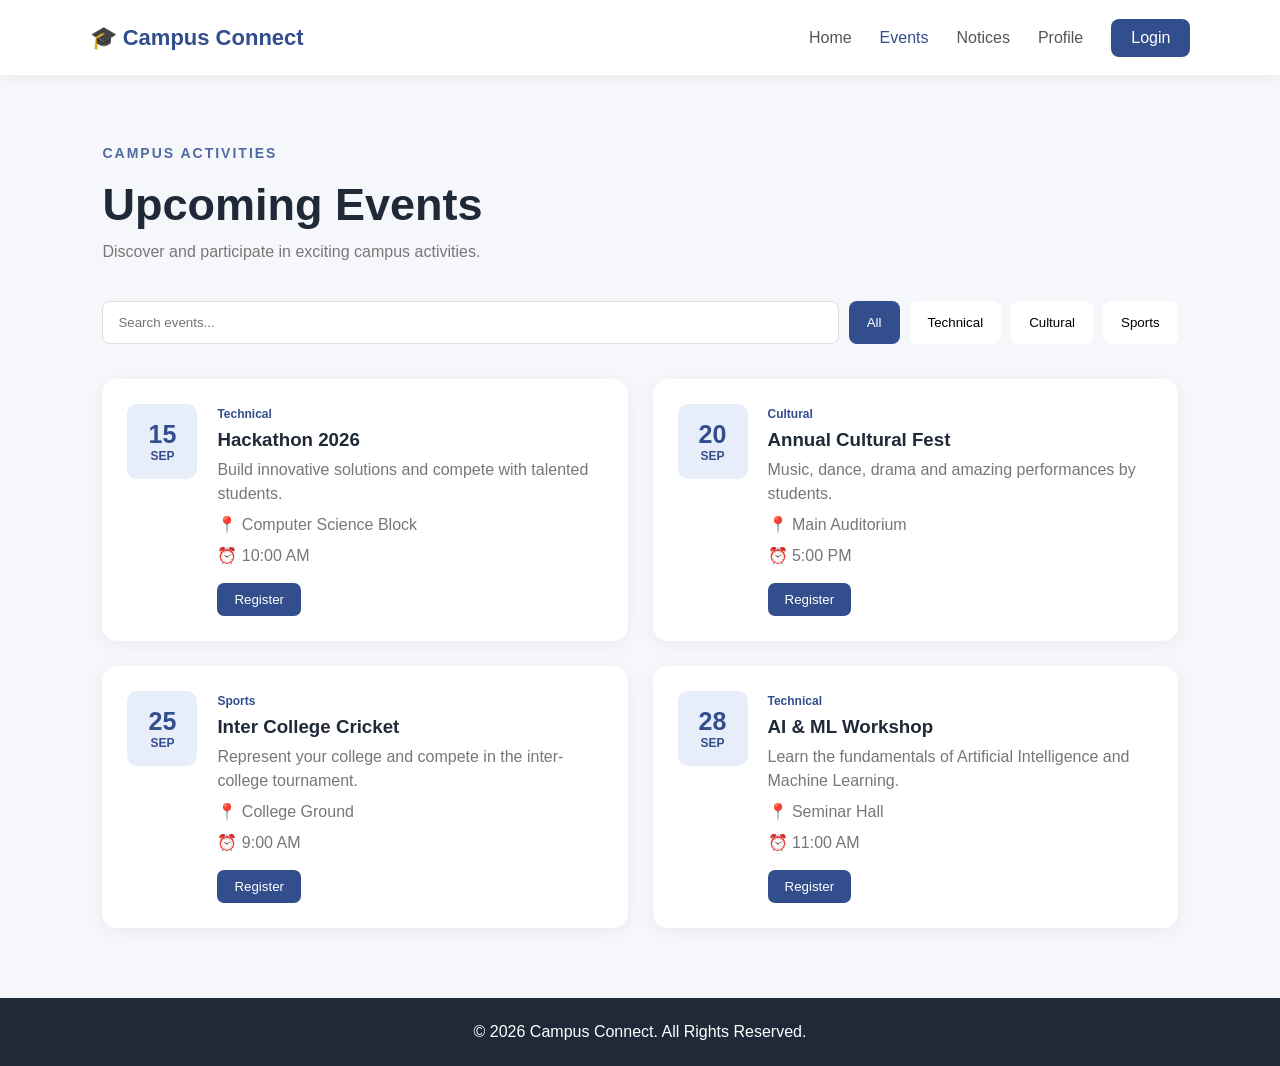
==== events.html @ 3c760567 "Initial app files" ====
<!DOCTYPE html>
<html lang="en">

<head>

    <meta charset="UTF-8">

    <meta name="viewport"
          content="width=device-width, initial-scale=1.0">

    <title>Campus Events</title>

        <link rel="stylesheet" href="style.css">

</head>

<body>

<header>

    <nav class="navbar">

        <div class="logo">
            🎓 Campus Connect
        </div>

        <div class="nav-links">
            <a href="index.html">Home</a>
            <a href="events.html" class="active">Events</a>
            <a href="notices.html">Notices</a>
            <a href="profile.html">Profile</a>
            <a href="login.html" class="login-btn">Login</a>
        </div>

    </nav>

</header>


<main class="page-container">

    <div class="page-heading">

        <p class="welcome">CAMPUS ACTIVITIES</p>

        <h1>Upcoming Events</h1>

        <p>
            Discover and participate in exciting campus activities.
        </p>

    </div>


    <div class="event-controls">

        <input
            type="text"
            id="eventSearch"
            placeholder="Search events..."
        >

        <button class="filter-btn active" data-category="all">
            All
        </button>

        <button class="filter-btn" data-category="technical">
            Technical
        </button>

        <button class="filter-btn" data-category="cultural">
            Cultural
        </button>

        <button class="filter-btn" data-category="sports">
            Sports
        </button>

    </div>


    <div class="event-grid">


        <div class="event-card" data-category="technical">

            <div class="event-date">
                <strong>15</strong>
                <span>SEP</span>
            </div>

            <div class="event-info">

                <span class="event-tag">
                    Technical
                </span>

                <h3>Hackathon 2026</h3>

                <p>
                    Build innovative solutions and compete
                    with talented students.
                </p>

                <p>📍 Computer Science Block</p>
                <p>⏰ 10:00 AM</p>

                <button onclick="registerEvent('Hackathon 2026')">
                    Register
                </button>

            </div>

        </div>


        <div class="event-card" data-category="cultural">

            <div class="event-date">
                <strong>20</strong>
                <span>SEP</span>
            </div>

            <div class="event-info">

                <span class="event-tag">
                    Cultural
                </span>

                <h3>Annual Cultural Fest</h3>

                <p>
                    Music, dance, drama and amazing performances
                    by students.
                </p>

                <p>📍 Main Auditorium</p>
                <p>⏰ 5:00 PM</p>

                <button onclick="registerEvent('Annual Cultural Fest')">
                    Register
                </button>

            </div>

        </div>


        <div class="event-card" data-category="sports">

            <div class="event-date">
                <strong>25</strong>
                <span>SEP</span>
            </div>

            <div class="event-info">

                <span class="event-tag">
                    Sports
                </span>

                <h3>Inter College Cricket</h3>

                <p>
                    Represent your college and compete
                    in the inter-college tournament.
                </p>

                <p>📍 College Ground</p>
                <p>⏰ 9:00 AM</p>

                <button onclick="registerEvent('Inter College Cricket')">
                    Register
                </button>

            </div>

        </div>


        <div class="event-card" data-category="technical">

            <div class="event-date">
                <strong>28</strong>
                <span>SEP</span>
            </div>

            <div class="event-info">

                <span class="event-tag">
                    Technical
                </span>

                <h3>AI & ML Workshop</h3>

                <p>
                    Learn the fundamentals of Artificial Intelligence
                    and Machine Learning.
                </p>

                <p>📍 Seminar Hall</p>
                <p>⏰ 11:00 AM</p>

                <button onclick="registerEvent('AI & ML Workshop')">
                    Register
                </button>

            </div>

        </div>


    </div>

</main>


<footer>
    <p>© 2026 Campus Connect. All Rights Reserved.</p>
</footer>

<script src="js/events.js"></script>

</body>
</html>
---- style.css ----
* {
    margin: 0;
    padding: 0;
    box-sizing: border-box;
}

body {
    font-family: Arial, Helvetica, sans-serif;
    background: #f5f7fb;
    color: #1f2937;
}


/* NAVBAR */

.navbar {
    height: 75px;
    padding: 0 7%;
    display: flex;
    align-items: center;
    justify-content: space-between;

    background: white;

    box-shadow: 0 2px 12px rgba(0,0,0,0.06);
}

.logo {
    font-size: 22px;
    font-weight: 700;
    color: #334e8c;
}

.nav-links {
    display: flex;
    align-items: center;
    gap: 28px;
}

.nav-links a {
    text-decoration: none;
    color: #555;
    font-weight: 500;
}

.nav-links a:hover,
.nav-links .active {
    color: #334e8c;
}

.login-btn {
    padding: 10px 20px;
    background: #334e8c;
    color: white !important;
    border-radius: 8px;
}


/* HERO */

.hero {
    min-height: 600px;

    padding: 80px 8%;

    display: flex;
    align-items: center;
    justify-content: space-between;

    background:
        linear-gradient(
            135deg,
            #eef3ff,
            #ffffff
        );
}

.hero-content {
    max-width: 570px;
}

.welcome {
    color: #526aa3;
    font-size: 14px;
    font-weight: bold;
    letter-spacing: 2px;
    margin-bottom: 18px;
}

.hero h1 {
    font-size: 60px;
    line-height: 1.08;
    margin-bottom: 25px;
}

.hero h1 span {
    color: #526aa3;
}

.hero-content > p:not(.welcome) {
    color: #666;
    font-size: 18px;
    line-height: 1.7;
}

.hero-buttons {
    display: flex;
    gap: 15px;
    margin-top: 30px;
}

.primary-btn,
.secondary-btn {
    padding: 14px 24px;
    border-radius: 8px;
    text-decoration: none;
    font-weight: 600;
}

.primary-btn {
    background: #334e8c;
    color: white;
}

.secondary-btn {
    border: 1px solid #334e8c;
    color: #334e8c;
}


/* HERO CARD */

.hero-card {
    width: 400px;
    height: 400px;

    border-radius: 50%;

    background: #dfe7fb;

    display: flex;
    justify-content: center;
    align-items: center;

    position: relative;
}

.circle {
    width: 190px;
    height: 190px;

    border-radius: 50%;

    background: #334e8c;

    display: flex;
    align-items: center;
    justify-content: center;

    font-size: 70px;
}

.floating-card {
    position: absolute;

    background: white;

    padding: 15px 20px;

    border-radius: 12px;

    box-shadow: 0 8px 25px rgba(0,0,0,0.1);

    display: flex;
    gap: 12px;
    align-items: center;
}

.floating-card small {
    display: block;
    color: #777;
    margin-top: 4px;
}

.card-one {
    top: 45px;
    left: -50px;
}

.card-two {
    bottom: 45px;
    right: -40px;
}


/* FEATURES */

.features {
    padding: 80px 8%;
    text-align: center;
    background: white;
}

.features h2 {
    font-size: 38px;
}

.section-subtitle {
    color: #777;
    margin-top: 12px;
}

.feature-grid {
    margin-top: 45px;

    display: grid;
    grid-template-columns: repeat(3, 1fr);
    gap: 25px;
}

.feature-card {
    padding: 35px 25px;

    background: #f8f9fc;

    border-radius: 15px;

    text-align: left;

    transition: 0.3s;
}

.feature-card:hover {
    transform: translateY(-7px);
    box-shadow: 0 10px 30px rgba(0,0,0,0.08);
}

.feature-icon {
    font-size: 35px;
    margin-bottom: 18px;
}

.feature-card h3 {
    margin-bottom: 12px;
}

.feature-card p {
    color: #666;
    line-height: 1.6;
}

.feature-card a {
    display: inline-block;
    margin-top: 18px;
    text-decoration: none;
    color: #334e8c;
    font-weight: bold;
}


/* STATS */

.stats {
    display: grid;
    grid-template-columns: repeat(4, 1fr);

    padding: 50px 8%;

    background: #334e8c;

    color: white;

    text-align: center;
}

.stats strong {
    display: block;
    font-size: 32px;
}

.stats span {
    opacity: 0.8;
}


/* PAGE */

.page-container {
    width: 84%;
    max-width: 1200px;

    margin: auto;

    padding: 70px 0;
}

.page-heading {
    margin-bottom: 40px;
}

.page-heading h1 {
    font-size: 45px;
    margin-bottom: 12px;
}

.page-heading p:last-child {
    color: #777;
}


/* EVENTS */

.event-controls {
    display: flex;
    gap: 10px;
    flex-wrap: wrap;
    margin-bottom: 35px;
}

.event-controls input {
    flex: 1;
    min-width: 220px;

    padding: 13px 15px;

    border: 1px solid #ddd;
    border-radius: 8px;

    outline: none;
}

.filter-btn {
    border: none;
    padding: 12px 18px;

    border-radius: 8px;

    background: white;

    cursor: pointer;
}

.filter-btn.active,
.filter-btn:hover {
    background: #334e8c;
    color: white;
}

.event-grid {
    display: grid;
    grid-template-columns: repeat(2, 1fr);
    gap: 25px;
}

.event-card {
    display: flex;
    gap: 20px;

    background: white;

    padding: 25px;

    border-radius: 15px;

    box-shadow: 0 4px 18px rgba(0,0,0,0.05);
}

.event-date {
    min-width: 70px;
    height: 75px;

    background: #e8edfa;

    border-radius: 10px;

    display: flex;
    flex-direction: column;
    align-items: center;
    justify-content: center;

    color: #334e8c;
}

.event-date strong {
    font-size: 25px;
}

.event-date span {
    font-size: 12px;
    font-weight: bold;
}

.event-tag {
    font-size: 12px;
    color: #334e8c;
    font-weight: bold;
}

.event-info h3 {
    margin: 7px 0;
}

.event-info p {
    color: #777;
    line-height: 1.5;
    margin-bottom: 7px;
}

.event-info button {
    border: none;
    background: #334e8c;
    color: white;

    padding: 9px 17px;

    border-radius: 7px;

    cursor: pointer;

    margin-top: 8px;
}

.hidden {
    display: none !important;
}


/* NOTICES */

.notice-list {
    display: flex;
    flex-direction: column;
    gap: 18px;
}

.notice-card {
    background: white;

    padding: 25px;

    border-radius: 14px;

    display: flex;
    gap: 20px;

    box-shadow: 0 4px 18px rgba(0,0,0,0.05);
}

.notice-icon {
    font-size: 30px;
}

.notice-date {
    font-size: 13px;
    color: #334e8c;
}

.notice-card h3 {
    margin: 7px 0;
}

.notice-card p {
    color: #777;
}


/* PROFILE */

.profile-card {
    max-width: 600px;
    margin: auto;

    background: white;

    padding: 45px;

    border-radius: 20px;

    text-align: center;

    box-shadow: 0 5px 25px rgba(0,0,0,0.07);
}

.profile-avatar {
    width: 100px;
    height: 100px;

    margin: auto;

    border-radius: 50%;

    background: #e8edfa;

    display: flex;
    align-items: center;
    justify-content: center;

    font-size: 45px;
}

.profile-card h1 {
    margin-top: 20px;
}

.profile-card > p {
    color: #777;
}

.profile-details {
    margin-top: 35px;

    display: grid;
    grid-template-columns: repeat(3, 1fr);

    gap: 15px;
}

.profile-details div {
    padding: 15px;
    background: #f5f7fb;
    border-radius: 10px;
}

.profile-details span {
    display: block;
    font-size: 12px;
    color: #777;
    margin-bottom: 7px;
}

.logout-btn {
    margin-top: 30px;

    padding: 12px 30px;

    border: none;

    border-radius: 8px;

    background: #d9534f;
    color: white;

    cursor: pointer;
}


/* FOOTER */

footer {
    padding: 25px;

    background: #1f2937;

    color: white;

    text-align: center;
}


/* RESPONSIVE */

@media (max-width: 800px) {

    .navbar {
        height: auto;
        padding: 20px;
        flex-direction: column;
        gap: 18px;
    }

    .nav-links {
        gap: 12px;
        flex-wrap: wrap;
        justify-content: center;
    }

    .hero {
        flex-direction: column;
        gap: 70px;
        text-align: center;
    }

    .hero h1 {
        font-size: 45px;
    }

    .hero-buttons {
        justify-content: center;
        flex-wrap: wrap;
    }

    .hero-card {
        width: 280px;
        height: 280px;
    }

    .circle {
        width: 130px;
        height: 130px;
    }

    .feature-grid,
    .event-grid {
        grid-template-columns: 1fr;
    }

    .stats {
        grid-template-columns: repeat(2, 1fr);
        gap: 30px;
    }

    .profile-details {
        grid-template-columns: 1fr;
    }
}
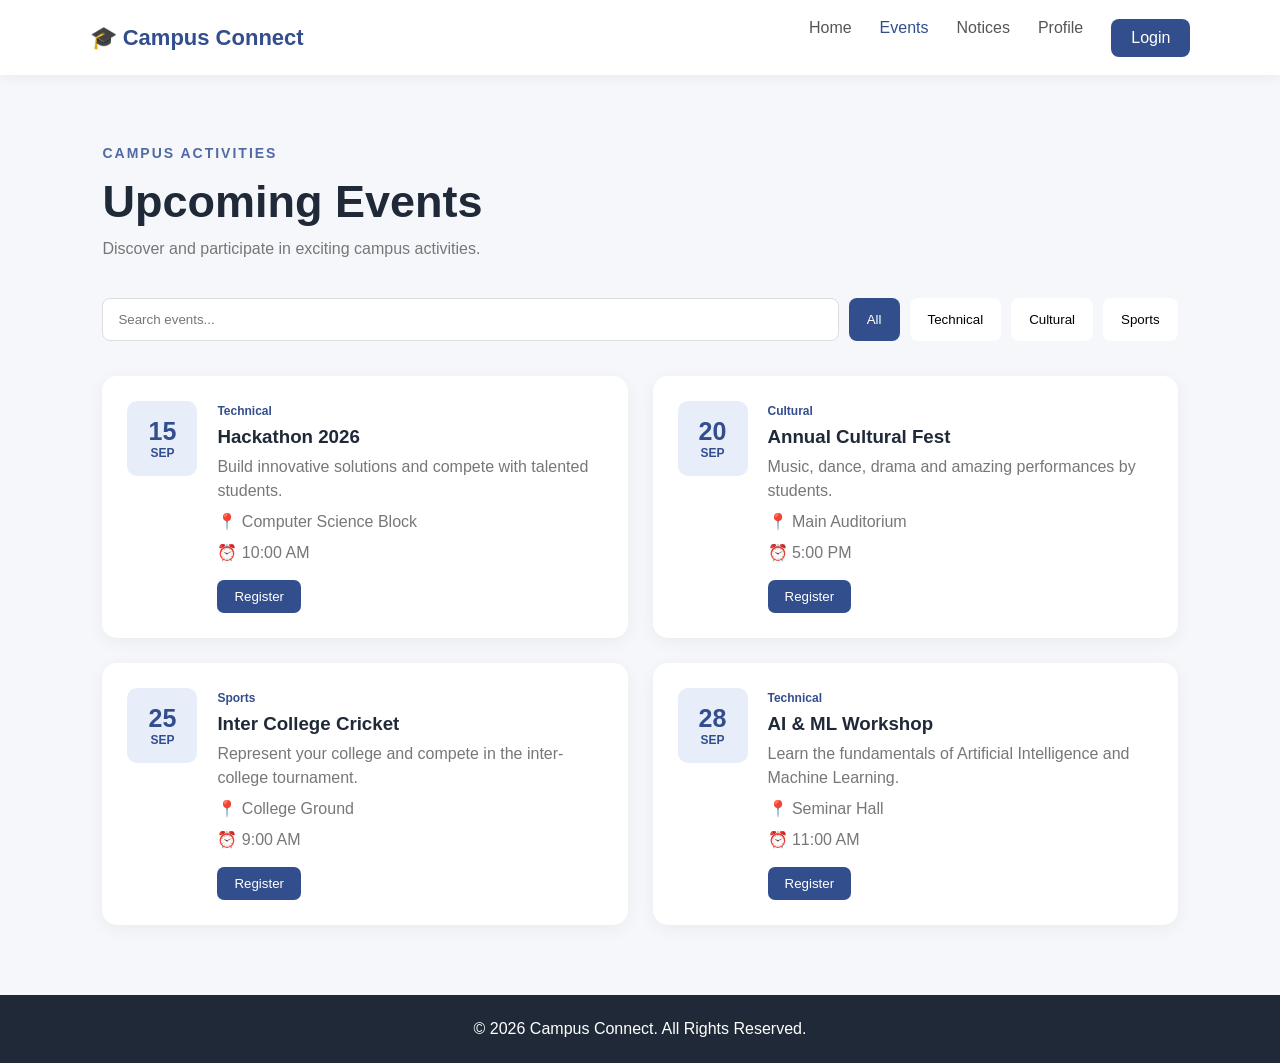
==== commit dedca4a8: "Add campus website files" ====
--- a/events.html
+++ b/events.html
@@ -10,7 +10,7 @@
 
     <title>Campus Events</title>
 
-        <link rel="stylesheet" href="style.css">
+        <link rel="stylesheet" href="event.css">
 
 </head>
 
--- a/event.css
+++ b/event.css
@@ -0,0 +1,210 @@
+* {
+    margin: 0;
+    padding: 0;
+    box-sizing: border-box;
+}
+
+body {
+    font-family: Arial, sans-serif;
+    background: #f5f7fb;
+    color: #1f2937;
+}
+
+/* Navbar */
+
+.navbar {
+    height: 75px;
+    padding: 0 7%;
+    display: flex;
+    align-items: center;
+    justify-content: space-between;
+    background: white;
+    box-shadow: 0 2px 12px rgba(0,0,0,0.06);
+}
+
+.logo {
+    font-size: 22px;
+    font-weight: bold;
+    color: #334e8c;
+}
+
+.nav-links {
+    display: flex;
+    gap: 28px;
+}
+
+.nav-links a {
+    text-decoration: none;
+    color: #555;
+}
+
+.nav-links a:hover,
+.nav-links .active {
+    color: #334e8c;
+}
+
+.login-btn {
+    background: #334e8c;
+    color: white !important;
+    padding: 10px 20px;
+    border-radius: 8px;
+}
+
+/* Page */
+
+.page-container {
+    width: 84%;
+    max-width: 1200px;
+    margin: auto;
+    padding: 70px 0;
+}
+
+.page-heading {
+    margin-bottom: 40px;
+}
+
+.welcome {
+    color: #526aa3;
+    font-size: 14px;
+    font-weight: bold;
+    letter-spacing: 2px;
+    margin-bottom: 15px;
+}
+
+.page-heading h1 {
+    font-size: 45px;
+    margin-bottom: 12px;
+}
+
+.page-heading p:last-child {
+    color: #777;
+}
+
+/* Search */
+
+.event-controls {
+    display: flex;
+    gap: 10px;
+    flex-wrap: wrap;
+    margin-bottom: 35px;
+}
+
+.event-controls input {
+    flex: 1;
+    min-width: 220px;
+    padding: 13px 15px;
+    border: 1px solid #ddd;
+    border-radius: 8px;
+    outline: none;
+}
+
+.filter-btn {
+    border: none;
+    padding: 12px 18px;
+    border-radius: 8px;
+    background: white;
+    cursor: pointer;
+}
+
+.filter-btn.active,
+.filter-btn:hover {
+    background: #334e8c;
+    color: white;
+}
+
+/* Events */
+
+.event-grid {
+    display: grid;
+    grid-template-columns: repeat(2, 1fr);
+    gap: 25px;
+}
+
+.event-card {
+    display: flex;
+    gap: 20px;
+    background: white;
+    padding: 25px;
+    border-radius: 15px;
+    box-shadow: 0 4px 18px rgba(0,0,0,0.05);
+}
+
+.event-date {
+    min-width: 70px;
+    height: 75px;
+    background: #e8edfa;
+    border-radius: 10px;
+    display: flex;
+    flex-direction: column;
+    align-items: center;
+    justify-content: center;
+    color: #334e8c;
+}
+
+.event-date strong {
+    font-size: 25px;
+}
+
+.event-date span {
+    font-size: 12px;
+    font-weight: bold;
+}
+
+.event-tag {
+    font-size: 12px;
+    color: #334e8c;
+    font-weight: bold;
+}
+
+.event-info h3 {
+    margin: 7px 0;
+}
+
+.event-info p {
+    color: #777;
+    line-height: 1.5;
+    margin-bottom: 7px;
+}
+
+.event-info button {
+    border: none;
+    background: #334e8c;
+    color: white;
+    padding: 9px 17px;
+    border-radius: 7px;
+    cursor: pointer;
+    margin-top: 8px;
+}
+
+.hidden {
+    display: none !important;
+}
+
+/* Footer */
+
+footer {
+    padding: 25px;
+    background: #1f2937;
+    color: white;
+    text-align: center;
+}
+
+@media (max-width: 800px) {
+
+    .navbar {
+        height: auto;
+        padding: 20px;
+        flex-direction: column;
+        gap: 18px;
+    }
+
+    .nav-links {
+        gap: 12px;
+        flex-wrap: wrap;
+        justify-content: center;
+    }
+
+    .event-grid {
+        grid-template-columns: 1fr;
+    }
+}
